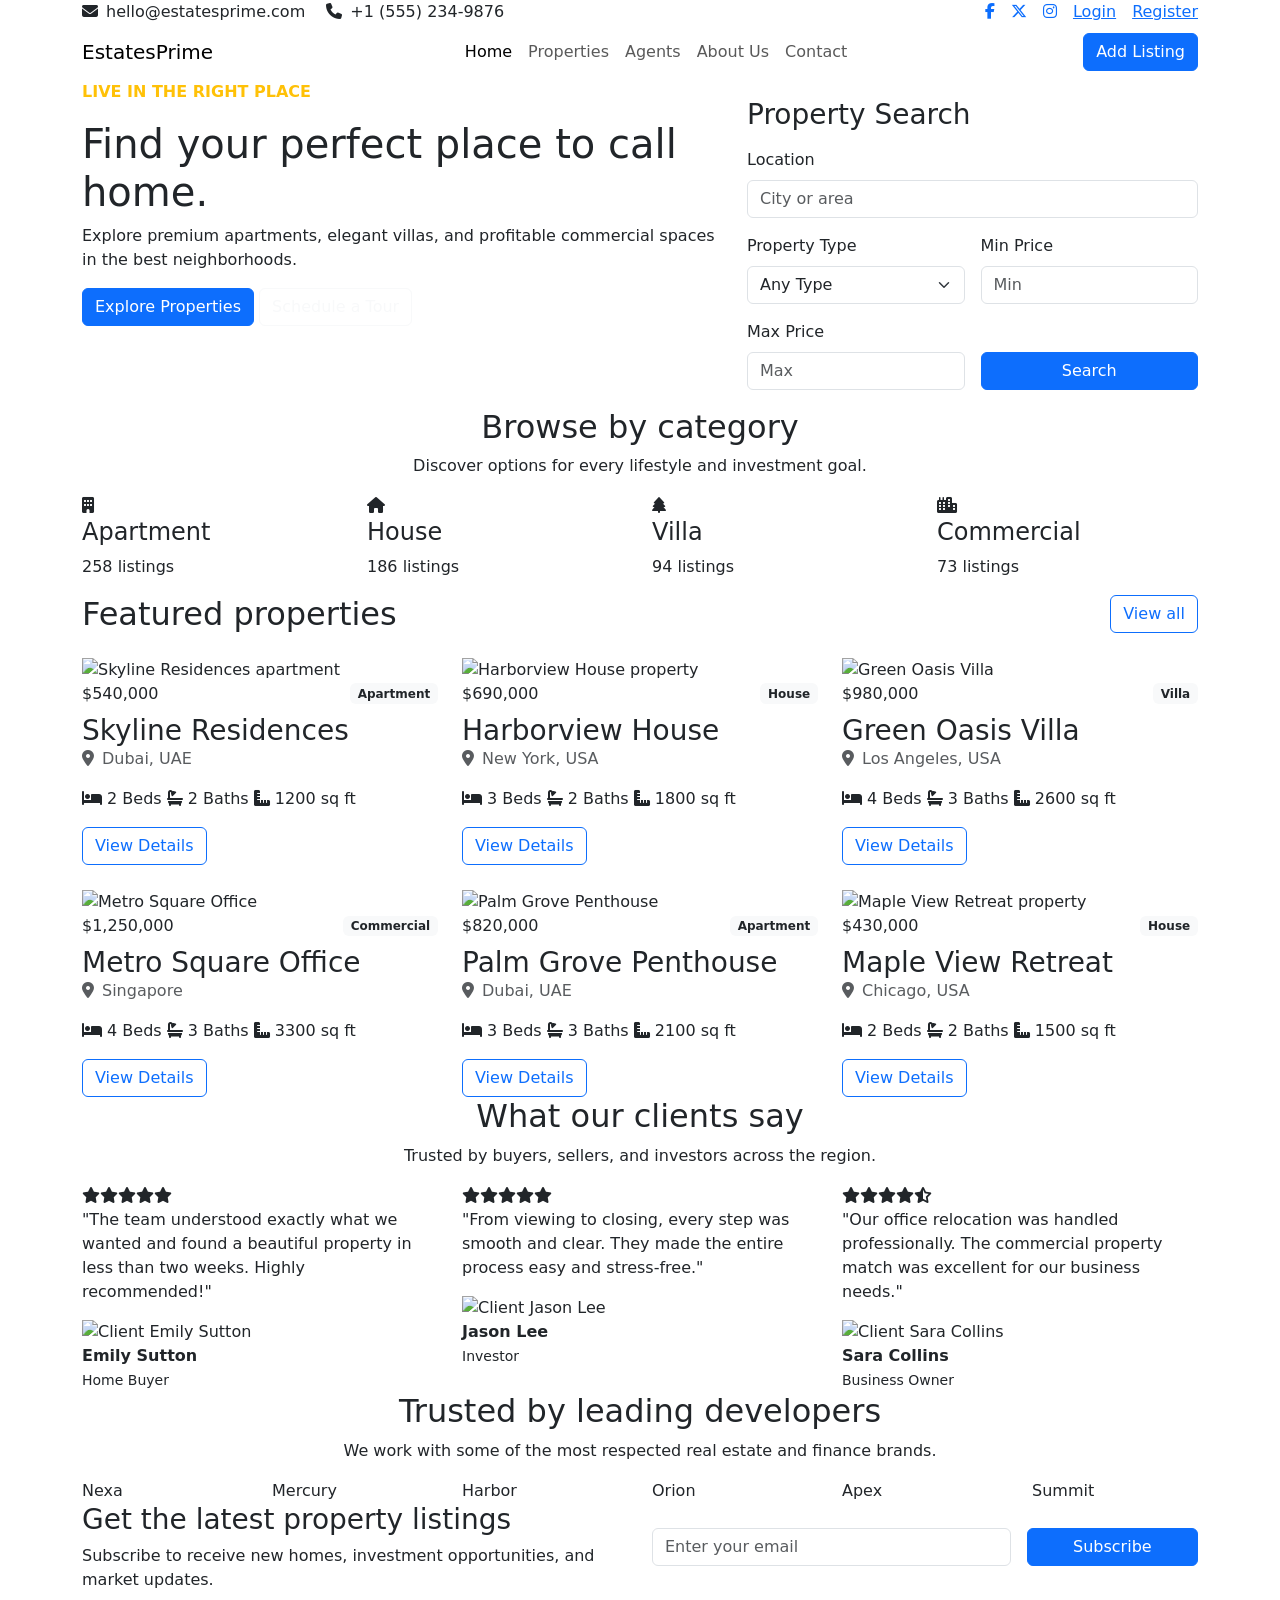
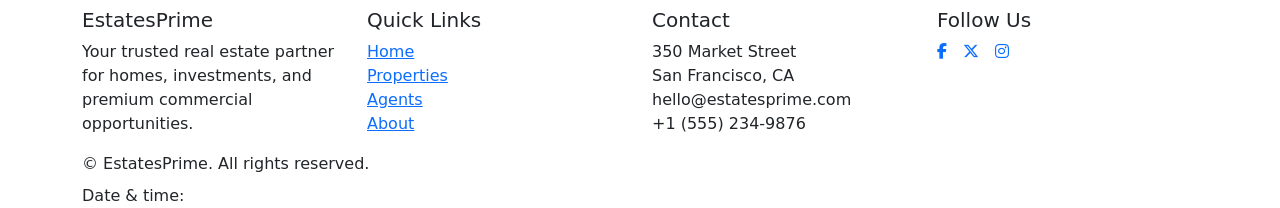
==== index.html @ 2daf1c22 "first commit" ====
<!DOCTYPE html>
<html lang="en">
<head>
    <meta charset="UTF-8">
    <meta name="viewport" content="width=device-width, initial-scale=1.0">
    <title>Estates Prime | Real Estate & Property Portal</title>
    <meta name="description" content="Modern real estate and property portal website for homes, apartments, villas, and commercial spaces.">
    <link rel="preconnect" href="https://fonts.googleapis.com">
    <link rel="preconnect" href="https://fonts.gstatic.com" crossorigin>
    <link href="https://fonts.googleapis.com/css2?family=Poppins:wght@400;500;600;700;800&display=swap" rel="stylesheet">
    <link href="https://cdn.jsdelivr.net/npm/bootstrap@5.3.3/dist/css/bootstrap.min.css" rel="stylesheet">
    <link rel="stylesheet" href="https://cdnjs.cloudflare.com/ajax/libs/font-awesome/6.5.2/css/all.min.css">
    <link rel="stylesheet" href="css/style.css">
</head>
<body>
    <div class="topbar">
        <div class="container">
            <div class="d-flex justify-content-between align-items-center flex-wrap gap-2">
                <div>
                    <span class="me-3"><i class="fa-solid fa-envelope me-2"></i>hello@estatesprime.com</span>
                    <span><i class="fa-solid fa-phone me-2"></i>+1 (555) 234-9876</span>
                </div>
                <div class="d-flex align-items-center gap-3 social-icons">
                    <a href="#" aria-label="Facebook"><i class="fa-brands fa-facebook-f"></i></a>
                    <a href="#" aria-label="X"><i class="fa-brands fa-x-twitter"></i></a>
                    <a href="#" aria-label="Instagram"><i class="fa-brands fa-instagram"></i></a>
                    <a href="#" aria-label="Login" onclick="alert('This is a demo feature.'); return false;">Login</a>
                    <a href="#" aria-label="Register" onclick="alert('This is a demo feature.'); return false;">Register</a>
                </div>
            </div>
        </div>
    </div>

    <nav class="navbar navbar-expand-lg sticky-top">
        <div class="container">
            <a class="navbar-brand" href="index.html">Estates<span>Prime</span></a>
            <button class="navbar-toggler" type="button" data-bs-toggle="collapse" data-bs-target="#mainNavbar" aria-controls="mainNavbar" aria-expanded="false" aria-label="Toggle navigation">
                <span class="navbar-toggler-icon"></span>
            </button>
            <div class="collapse navbar-collapse" id="mainNavbar">
                <ul class="navbar-nav mx-auto mb-2 mb-lg-0">
                    <li class="nav-item"><a class="nav-link active" href="index.html">Home</a></li>
                    <li class="nav-item"><a class="nav-link" href="properties.html">Properties</a></li>
                    <li class="nav-item"><a class="nav-link" href="agents.html">Agents</a></li>
                    <li class="nav-item"><a class="nav-link" href="about.html">About Us</a></li>
                    <li class="nav-item"><a class="nav-link" href="contact.html">Contact</a></li>
                </ul>
                <a href="#" class="btn btn-primary" onclick="alert('This is just a demo add listing form.'); return false;">Add Listing</a>
            </div>
        </div>
    </nav>

    <header class="hero-section">
        <div class="container hero-content">
            <div class="row align-items-center g-4">
                <div class="col-lg-7">
                    <p class="text-uppercase text-warning fw-semibold mb-3">Live in the right place</p>
                    <h1>Find your perfect place to call home.</h1>
                    <p>Explore premium apartments, elegant villas, and profitable commercial spaces in the best neighborhoods.</p>
                    <div class="hero-actions">
                        <a href="properties.html" class="btn btn-primary">Explore Properties</a>
                        <a href="contact.html" class="btn btn-outline-light">Schedule a Tour</a>
                    </div>
                    <div class="d-flex flex-wrap gap-4 text-white mt-4">
                        <div>
                            <h3 class="mb-0 text-white">1.5K+</h3>
                            <small>Happy clients</small>
                        </div>
                        <div>
                            <h3 class="mb-0 text-white">240</h3>
                            <small>Properties sold</small>
                        </div>
                        <div>
                            <h3 class="mb-0 text-white">18</h3>
                            <small>Years of trust</small>
                        </div>
                    </div>
                </div>
                <div class="col-lg-5">
                    <div class="search-panel">
                        <h3 class="mb-3">Property Search</h3>
                        <form id="homepageSearchForm">
                            <div class="mb-3">
                                <label for="searchLocation" class="form-label">Location</label>
                                <input type="text" id="searchLocation" class="form-control" placeholder="City or area">
                            </div>
                            <div class="row g-3">
                                <div class="col-md-6">
                                    <label for="searchType" class="form-label">Property Type</label>
                                    <select id="searchType" class="form-select">
                                        <option value="">Any Type</option>
                                        <option value="Apartment">Apartment</option>
                                        <option value="House">House</option>
                                        <option value="Villa">Villa</option>
                                        <option value="Commercial">Commercial</option>
                                    </select>
                                </div>
                                <div class="col-md-6">
                                    <label for="searchMinPrice" class="form-label">Min Price</label>
                                    <input type="number" id="searchMinPrice" class="form-control" placeholder="Min">
                                </div>
                            </div>
                            <div class="row g-3 mt-0">
                                <div class="col-md-6">
                                    <label for="searchMaxPrice" class="form-label">Max Price</label>
                                    <input type="number" id="searchMaxPrice" class="form-control" placeholder="Max">
                                </div>
                                <div class="col-md-6 d-flex align-items-end">
                                    <button type="submit" class="btn btn-primary w-100">Search</button>
                                </div>
                            </div>
                        </form>
                    </div>
                </div>
            </div>
        </div>
    </header>

    <main>
        <section class="page-section">
            <div class="container">
                <div class="text-center">
                    <h2 class="section-title">Browse by category</h2>
                    <p class="section-subtitle">Discover options for every lifestyle and investment goal.</p>
                </div>
                <div class="row g-4">
                    <div class="col-md-6 col-lg-3">
                        <div class="category-card h-100">
                            <div class="category-icon"><i class="fa-solid fa-building"></i></div>
                            <h4>Apartment</h4>
                            <p>258 listings</p>
                        </div>
                    </div>
                    <div class="col-md-6 col-lg-3">
                        <div class="category-card h-100">
                            <div class="category-icon"><i class="fa-solid fa-house"></i></div>
                            <h4>House</h4>
                            <p>186 listings</p>
                        </div>
                    </div>
                    <div class="col-md-6 col-lg-3">
                        <div class="category-card h-100">
                            <div class="category-icon"><i class="fa-solid fa-tree"></i></div>
                            <h4>Villa</h4>
                            <p>94 listings</p>
                        </div>
                    </div>
                    <div class="col-md-6 col-lg-3">
                        <div class="category-card h-100">
                            <div class="category-icon"><i class="fa-solid fa-city"></i></div>
                            <h4>Commercial</h4>
                            <p>73 listings</p>
                        </div>
                    </div>
                </div>
            </div>
        </section>

        <section class="featured-section bg-soft">
            <div class="container">
                <div class="d-flex justify-content-between align-items-end flex-wrap gap-3 mb-4">
                    <div>
                        <h2 class="section-title mb-0">Featured properties</h2>
                    </div>
                    <a href="properties.html" class="btn btn-outline-primary">View all</a>
                </div>

                <div class="row g-4">
                    <div class="col-md-6 col-lg-4">
                        <div class="property-card h-100">
                            <img src="https://images.unsplash.com/photo-1502672260266-1c1ef2d93688?auto=format&fit=crop&w=900&q=80" class="card-img-top" alt="Skyline Residences apartment">
                            <div class="card-body">
                                <div class="d-flex justify-content-between align-items-center mb-2">
                                    <span class="price-tag">$540,000</span>
                                    <span class="badge bg-light text-dark">Apartment</span>
                                </div>
                                <h3 class="card-title">Skyline Residences</h3>
                                <p class="text-muted mb-3"><i class="fa-solid fa-location-dot me-2 text-green"></i>Dubai, UAE</p>
                                <div class="property-meta">
                                    <span><i class="fa-solid fa-bed"></i> 2 Beds</span>
                                    <span><i class="fa-solid fa-bath"></i> 2 Baths</span>
                                    <span><i class="fa-solid fa-ruler-combined"></i> 1200 sq ft</span>
                                </div>
                                <div class="mt-3"><a class="btn btn-outline-primary" href="property-details.html?id=1">View Details</a></div>
                            </div>
                        </div>
                    </div>

                    <div class="col-md-6 col-lg-4">
                        <div class="property-card h-100">
                            <img src="https://images.unsplash.com/photo-1568605114967-8130f3a36994?auto=format&fit=crop&w=900&q=80" class="card-img-top" alt="Harborview House property">
                            <div class="card-body">
                                <div class="d-flex justify-content-between align-items-center mb-2">
                                    <span class="price-tag">$690,000</span>
                                    <span class="badge bg-light text-dark">House</span>
                                </div>
                                <h3 class="card-title">Harborview House</h3>
                                <p class="text-muted mb-3"><i class="fa-solid fa-location-dot me-2 text-green"></i>New York, USA</p>
                                <div class="property-meta">
                                    <span><i class="fa-solid fa-bed"></i> 3 Beds</span>
                                    <span><i class="fa-solid fa-bath"></i> 2 Baths</span>
                                    <span><i class="fa-solid fa-ruler-combined"></i> 1800 sq ft</span>
                                </div>
                                <div class="mt-3"><a class="btn btn-outline-primary" href="property-details.html?id=2">View Details</a></div>
                            </div>
                        </div>
                    </div>

                    <div class="col-md-6 col-lg-4">
                        <div class="property-card h-100">
                            <img src="https://images.unsplash.com/photo-1512917774080-9991f1c4c750?auto=format&fit=crop&w=900&q=80" class="card-img-top" alt="Green Oasis Villa">
                            <div class="card-body">
                                <div class="d-flex justify-content-between align-items-center mb-2">
                                    <span class="price-tag">$980,000</span>
                                    <span class="badge bg-light text-dark">Villa</span>
                                </div>
                                <h3 class="card-title">Green Oasis Villa</h3>
                                <p class="text-muted mb-3"><i class="fa-solid fa-location-dot me-2 text-green"></i>Los Angeles, USA</p>
                                <div class="property-meta">
                                    <span><i class="fa-solid fa-bed"></i> 4 Beds</span>
                                    <span><i class="fa-solid fa-bath"></i> 3 Baths</span>
                                    <span><i class="fa-solid fa-ruler-combined"></i> 2600 sq ft</span>
                                </div>
                                <div class="mt-3"><a class="btn btn-outline-primary" href="property-details.html?id=3">View Details</a></div>
                            </div>
                        </div>
                    </div>

                    <div class="col-md-6 col-lg-4">
                        <div class="property-card h-100">
                            <img src="https://images.unsplash.com/photo-1497366754035-f200968a6e72?auto=format&fit=crop&w=900&q=80" class="card-img-top" alt="Metro Square Office">
                            <div class="card-body">
                                <div class="d-flex justify-content-between align-items-center mb-2">
                                    <span class="price-tag">$1,250,000</span>
                                    <span class="badge bg-light text-dark">Commercial</span>
                                </div>
                                <h3 class="card-title">Metro Square Office</h3>
                                <p class="text-muted mb-3"><i class="fa-solid fa-location-dot me-2 text-green"></i>Singapore</p>
                                <div class="property-meta">
                                    <span><i class="fa-solid fa-bed"></i> 4 Beds</span>
                                    <span><i class="fa-solid fa-bath"></i> 3 Baths</span>
                                    <span><i class="fa-solid fa-ruler-combined"></i> 3300 sq ft</span>
                                </div>
                                <div class="mt-3"><a class="btn btn-outline-primary" href="property-details.html?id=4">View Details</a></div>
                            </div>
                        </div>
                    </div>

                    <div class="col-md-6 col-lg-4">
                        <div class="property-card h-100">
                            <img src="https://images.unsplash.com/photo-1505693416388-ac5ce068fe85?auto=format&fit=crop&w=900&q=80" class="card-img-top" alt="Palm Grove Penthouse">
                            <div class="card-body">
                                <div class="d-flex justify-content-between align-items-center mb-2">
                                    <span class="price-tag">$820,000</span>
                                    <span class="badge bg-light text-dark">Apartment</span>
                                </div>
                                <h3 class="card-title">Palm Grove Penthouse</h3>
                                <p class="text-muted mb-3"><i class="fa-solid fa-location-dot me-2 text-green"></i>Dubai, UAE</p>
                                <div class="property-meta">
                                    <span><i class="fa-solid fa-bed"></i> 3 Beds</span>
                                    <span><i class="fa-solid fa-bath"></i> 3 Baths</span>
                                    <span><i class="fa-solid fa-ruler-combined"></i> 2100 sq ft</span>
                                </div>
                                <div class="mt-3"><a class="btn btn-outline-primary" href="property-details.html?id=5">View Details</a></div>
                            </div>
                        </div>
                    </div>

                    <div class="col-md-6 col-lg-4">
                        <div class="property-card h-100">
                            <img src="https://images.unsplash.com/photo-1570129477492-45c003edd2be?auto=format&fit=crop&w=900&q=80" class="card-img-top" alt="Maple View Retreat property">
                            <div class="card-body">
                                <div class="d-flex justify-content-between align-items-center mb-2">
                                    <span class="price-tag">$430,000</span>
                                    <span class="badge bg-light text-dark">House</span>
                                </div>
                                <h3 class="card-title">Maple View Retreat</h3>
                                <p class="text-muted mb-3"><i class="fa-solid fa-location-dot me-2 text-green"></i>Chicago, USA</p>
                                <div class="property-meta">
                                    <span><i class="fa-solid fa-bed"></i> 2 Beds</span>
                                    <span><i class="fa-solid fa-bath"></i> 2 Baths</span>
                                    <span><i class="fa-solid fa-ruler-combined"></i> 1500 sq ft</span>
                                </div>
                                <div class="mt-3"><a class="btn btn-outline-primary" href="property-details.html?id=6">View Details</a></div>
                            </div>
                        </div>
                    </div>
                </div>
            </div>
        </section>

        <section class="page-section">
            <div class="container">
                <div class="text-center">
                    <h2 class="section-title">What our clients say</h2>
                    <p class="section-subtitle">Trusted by buyers, sellers, and investors across the region.</p>
                </div>
                <div class="row g-4">
                    <div class="col-md-4">
                        <div class="testimonial-card h-100">
                            <div class="stars"><i class="fa-solid fa-star"></i><i class="fa-solid fa-star"></i><i class="fa-solid fa-star"></i><i class="fa-solid fa-star"></i><i class="fa-solid fa-star"></i></div>
                            <p>"The team understood exactly what we wanted and found a beautiful property in less than two weeks. Highly recommended!"</p>
                            <div class="client-info">
                                <img src="https://images.unsplash.com/photo-1494790108377-be9c29b29330?auto=format&fit=crop&w=300&q=80" alt="Client Emily Sutton">
                                <div>
                                    <strong>Emily Sutton</strong><br>
                                    <small>Home Buyer</small>
                                </div>
                            </div>
                        </div>
                    </div>
                    <div class="col-md-4">
                        <div class="testimonial-card h-100">
                            <div class="stars"><i class="fa-solid fa-star"></i><i class="fa-solid fa-star"></i><i class="fa-solid fa-star"></i><i class="fa-solid fa-star"></i><i class="fa-solid fa-star"></i></div>
                            <p>"From viewing to closing, every step was smooth and clear. They made the entire process easy and stress-free."</p>
                            <div class="client-info">
                                <img src="https://images.unsplash.com/photo-1500648767791-00dcc994a43e?auto=format&fit=crop&w=300&q=80" alt="Client Jason Lee">
                                <div>
                                    <strong>Jason Lee</strong><br>
                                    <small>Investor</small>
                                </div>
                            </div>
                        </div>
                    </div>
                    <div class="col-md-4">
                        <div class="testimonial-card h-100">
                            <div class="stars"><i class="fa-solid fa-star"></i><i class="fa-solid fa-star"></i><i class="fa-solid fa-star"></i><i class="fa-solid fa-star"></i><i class="fa-solid fa-star-half-stroke"></i></div>
                            <p>"Our office relocation was handled professionally. The commercial property match was excellent for our business needs."</p>
                            <div class="client-info">
                                <img src="https://images.unsplash.com/photo-1438761681033-6461ffad8d80?auto=format&fit=crop&w=300&q=80" alt="Client Sara Collins">
                                <div>
                                    <strong>Sara Collins</strong><br>
                                    <small>Business Owner</small>
                                </div>
                            </div>
                        </div>
                    </div>
                </div>
            </div>
        </section>

        <section class="page-section bg-soft">
            <div class="container">
                <div class="text-center">
                    <h2 class="section-title">Trusted by leading developers</h2>
                    <p class="section-subtitle">We work with some of the most respected real estate and finance brands.</p>
                </div>
                <div class="row g-4 align-items-center">
                    <div class="col-6 col-md-4 col-lg-2"><div class="logo-box">Nexa</div></div>
                    <div class="col-6 col-md-4 col-lg-2"><div class="logo-box">Mercury</div></div>
                    <div class="col-6 col-md-4 col-lg-2"><div class="logo-box">Harbor</div></div>
                    <div class="col-6 col-md-4 col-lg-2"><div class="logo-box">Orion</div></div>
                    <div class="col-6 col-md-4 col-lg-2"><div class="logo-box">Apex</div></div>
                    <div class="col-6 col-md-4 col-lg-2"><div class="logo-box">Summit</div></div>
                </div>
            </div>
        </section>

        <section class="page-section">
            <div class="container">
                <div class="newsletter-box">
                    <div class="row align-items-center g-4">
                        <div class="col-lg-6">
                            <h3>Get the latest property listings</h3>
                            <p>Subscribe to receive new homes, investment opportunities, and market updates.</p>
                        </div>
                        <div class="col-lg-6">
                            <form id="newsletterForm" class="row g-3 align-items-center">
                                <div class="col-md-8">
                                    <input type="email" id="newsletterEmail" class="form-control" placeholder="Enter your email" aria-label="Email address">
                                </div>
                                <div class="col-md-4">
                                    <button type="submit" class="btn btn-primary w-100">Subscribe</button>
                                </div>
                                <div class="col-12">
                                    <div id="newsletterMessage" class="success-message" aria-live="polite"></div>
                                </div>
                            </form>
                        </div>
                    </div>
                </div>
            </div>
        </section>
    </main>

    <footer class="footer">
        <div class="container">
            <div class="row g-4">
                <div class="col-md-3">
                    <h5>EstatesPrime</h5>
                    <p>Your trusted real estate partner for homes, investments, and premium commercial opportunities.</p>
                </div>
                <div class="col-md-3">
                    <h5>Quick Links</h5>
                    <ul class="list-unstyled">
                        <li><a href="index.html">Home</a></li>
                        <li><a href="properties.html">Properties</a></li>
                        <li><a href="agents.html">Agents</a></li>
                        <li><a href="about.html">About</a></li>
                    </ul>
                </div>
                <div class="col-md-3">
                    <h5>Contact</h5>
                    <p>350 Market Street<br>San Francisco, CA<br>hello@estatesprime.com<br>+1 (555) 234-9876</p>
                </div>
                <div class="col-md-3">
                    <h5>Follow Us</h5>
                    <div class="d-flex gap-3">
                        <a href="#" aria-label="Facebook"><i class="fa-brands fa-facebook-f"></i></a>
                        <a href="#" aria-label="X"><i class="fa-brands fa-x-twitter"></i></a>
                        <a href="#" aria-label="Instagram"><i class="fa-brands fa-instagram"></i></a>
                    </div>
                </div>
            </div>
            <div class="footer-bottom">
                <span>© <span id="currentYear"></span> EstatesPrime. All rights reserved.</span>
                <span class="d-block mt-2">Date &amp; time: <time id="liveClock"></time></span>
            </div>
        </div>
    </footer>

    <script src="https://cdn.jsdelivr.net/npm/bootstrap@5.3.3/dist/js/bootstrap.bundle.min.js"></script>
    <script src="js/script.js"></script>
</body>
</html>
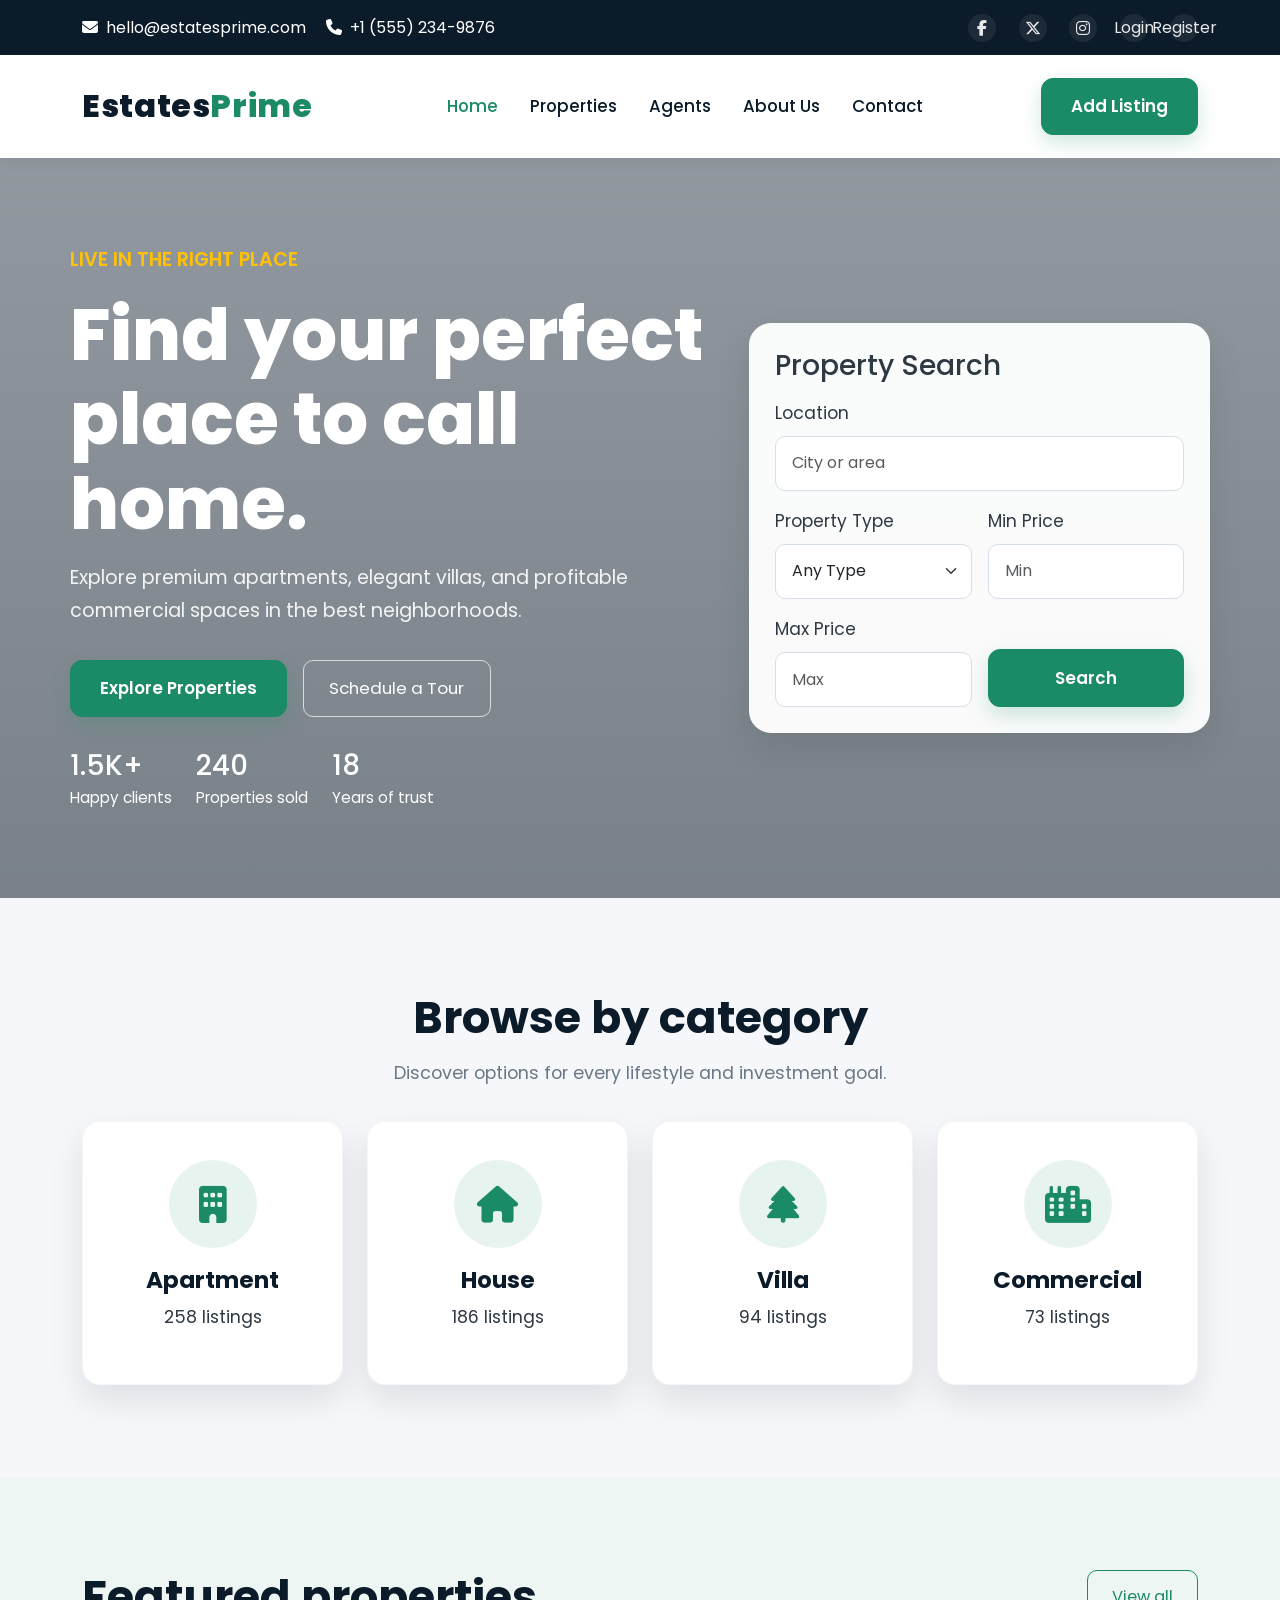
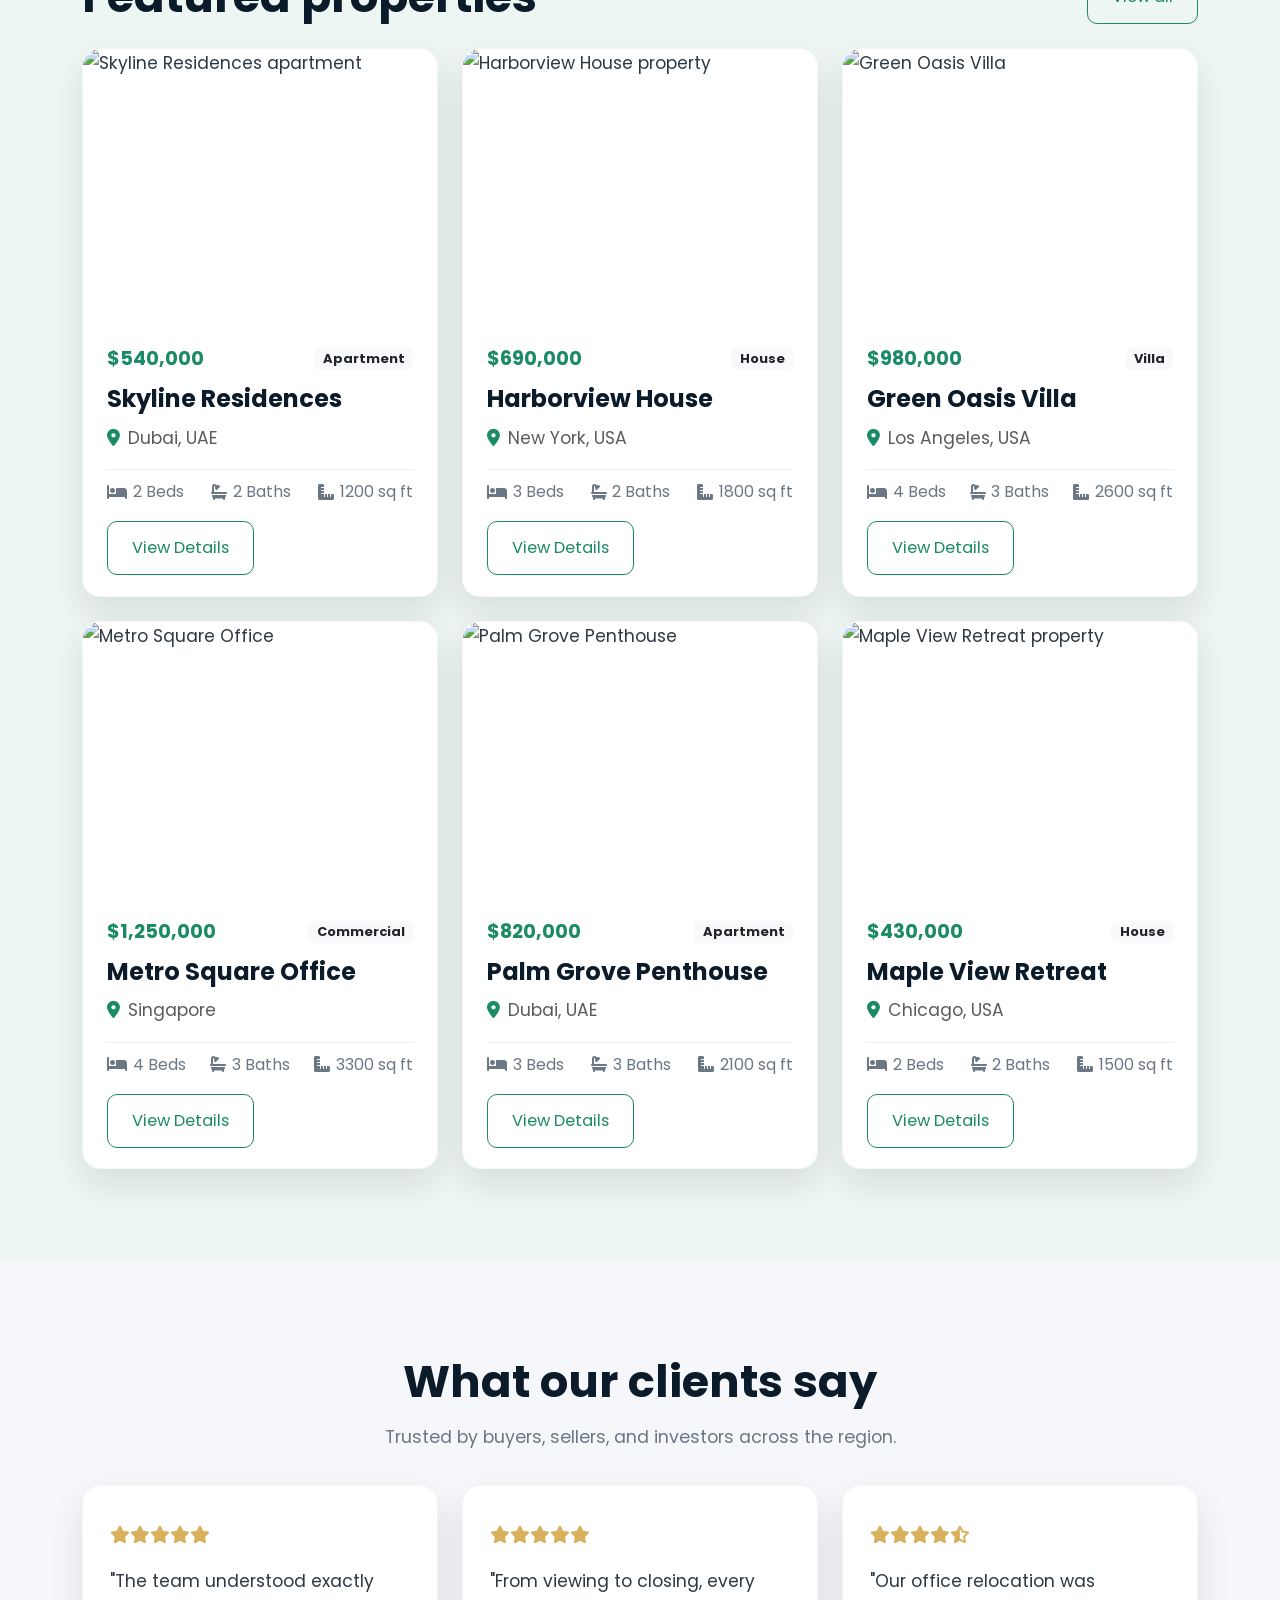
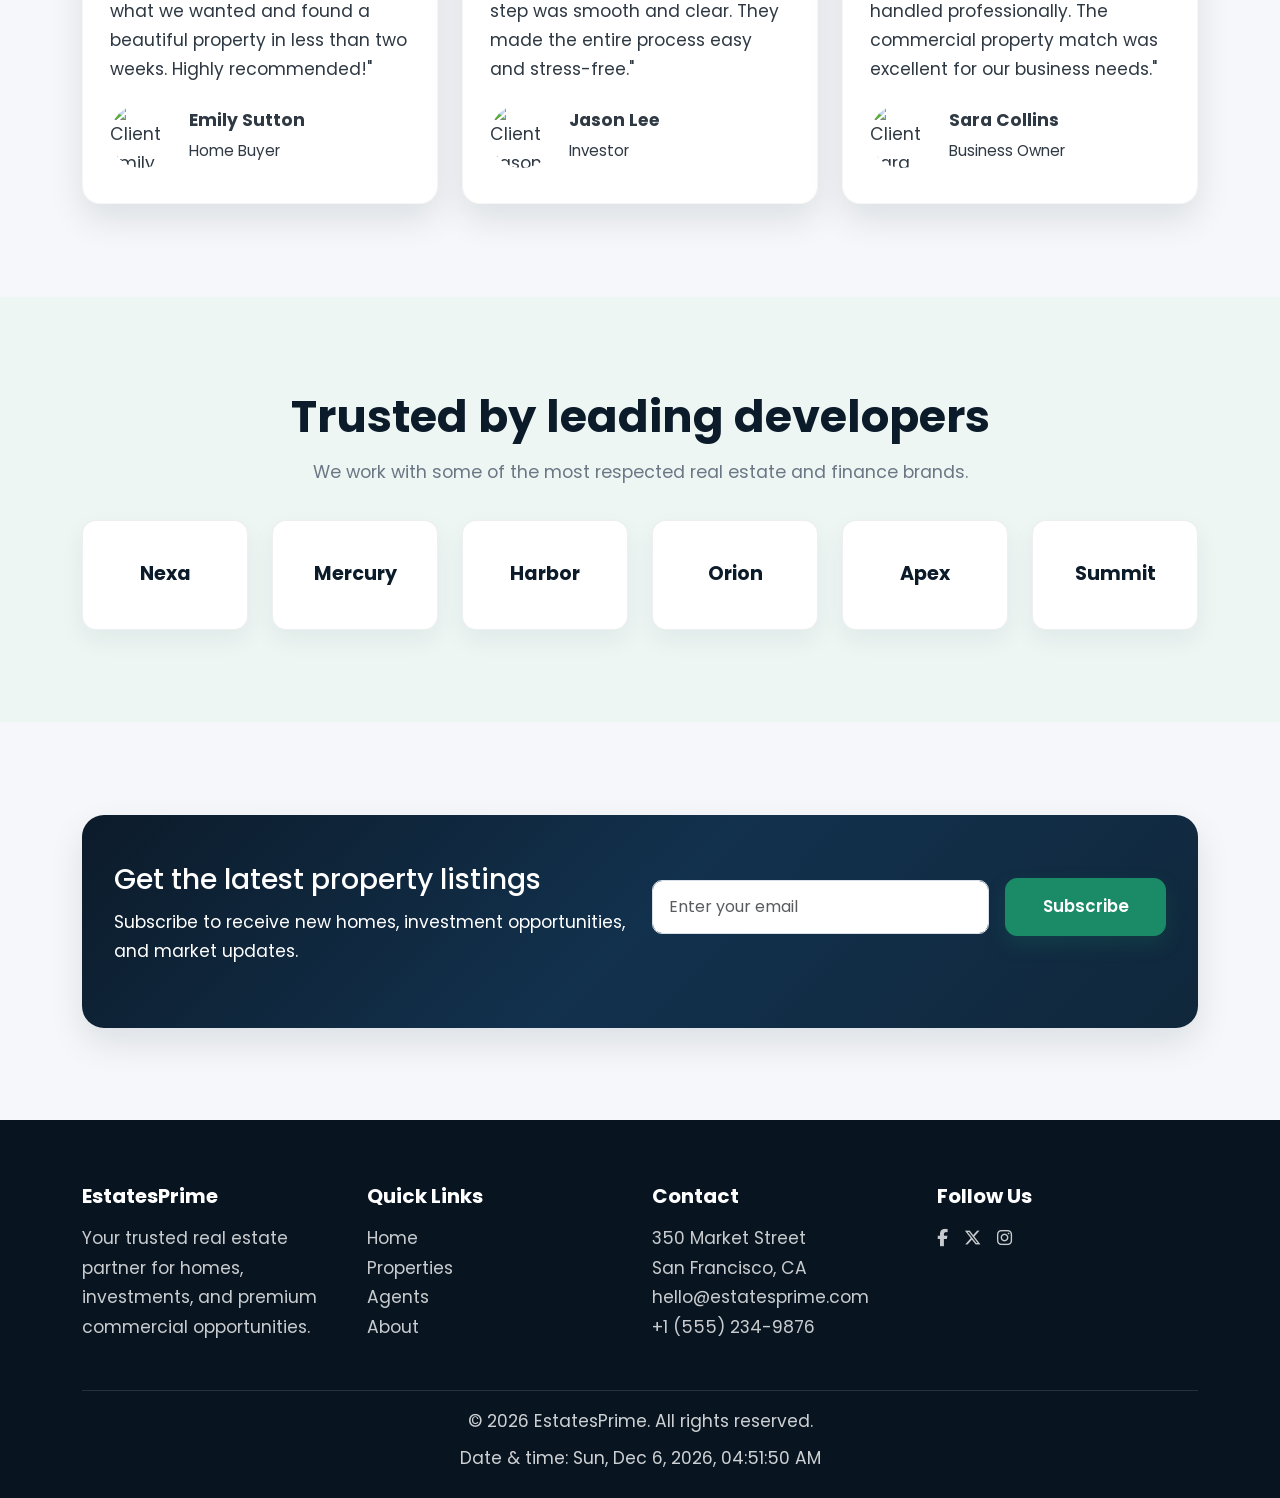
==== commit bc290a76: "add favicon" ====
--- a/index.html
+++ b/index.html
@@ -3,6 +3,7 @@
 <head>
     <meta charset="UTF-8">
     <meta name="viewport" content="width=device-width, initial-scale=1.0">
+    <link rel="icon" type="image/svg+xml" href="images/favicon.svg">
     <title>Estates Prime | Real Estate & Property Portal</title>
     <meta name="description" content="Modern real estate and property portal website for homes, apartments, villas, and commercial spaces.">
     <link rel="preconnect" href="https://fonts.googleapis.com">
--- a/css/style.css
+++ b/css/style.css
@@ -0,0 +1,913 @@
+:root {
+    --navy: #0c1b2a;
+    --navy-deep: #081521;
+    --white: #ffffff;
+    --light: #f5f7fa;
+    --gray: #dfe5ec;
+    --text: #2f3943;
+    --muted: #6b7785;
+    --green: #1b8a66;
+    --green-deep: #0e684d;
+    --gold: #d9b15c;
+    --shadow: 0 15px 35px rgba(7, 17, 34, 0.10);
+}
+
+* {
+    box-sizing: border-box;
+}
+
+html {
+    scroll-behavior: smooth;
+}
+
+body {
+    font-family: 'Poppins', sans-serif;
+    background-color: var(--light);
+    color: var(--text);
+    font-size: 1.08rem;
+    line-height: 1.7;
+    overflow-x: hidden;
+}
+
+img {
+    max-width: 100%;
+    height: auto;
+    display: block;
+}
+
+a {
+    text-decoration: none;
+    transition: all 0.3s ease;
+}
+
+a:hover {
+    text-decoration: none;
+}
+
+p {
+    margin-bottom: 0.8rem;
+}
+
+.section-title {
+    font-size: clamp(2.2rem, 3.5vw, 2.8rem);
+    font-weight: 700;
+    margin-bottom: 0.9rem;
+    color: var(--navy);
+}
+
+.section-subtitle {
+    color: var(--muted);
+    margin-bottom: 2rem;
+    font-size: 1.1rem;
+}
+
+.text-green {
+    color: var(--green);
+}
+
+.bg-soft {
+    background-color: #edf6f3;
+}
+
+.topbar {
+    background-color: var(--navy);
+    color: var(--white);
+    padding: 0.85rem 0;
+    font-size: 1rem;
+}
+
+.topbar a {
+    color: var(--white);
+    opacity: 0.9;
+}
+
+.topbar a:hover {
+    color: var(--gold);
+}
+
+.topbar .social-icons a {
+    display: inline-flex;
+    align-items: center;
+    justify-content: center;
+    width: 28px;
+    height: 28px;
+    border-radius: 50%;
+    background: rgba(255, 255, 255, 0.08);
+    margin-left: 0.4rem;
+}
+
+.navbar {
+    background-color: rgba(255, 255, 255, 0.98);
+    box-shadow: 0 3px 14px rgba(0, 0, 0, 0.06);
+    padding: 1.2rem 0;
+}
+
+.navbar-brand {
+    font-size: 2rem;
+    font-weight: 800;
+    color: var(--navy);
+    letter-spacing: 0.04rem;
+}
+
+.navbar-brand span {
+    color: var(--green);
+}
+
+.navbar-nav .nav-link {
+    color: var(--navy);
+    font-weight: 500;
+    padding: 0.75rem 1rem !important;
+    font-size: 1.05rem;
+}
+
+.navbar-nav .nav-link:hover,
+.navbar-nav .nav-link.active {
+    color: var(--green);
+}
+
+.btn-primary {
+    background-color: var(--green);
+    border-color: var(--green);
+    color: var(--white);
+    padding: 0.95rem 1.8rem;
+    border-radius: 12px;
+    font-weight: 600;
+    font-size: 1.05rem;
+    box-shadow: 0 8px 20px rgba(27, 138, 102, 0.2);
+}
+
+.btn-primary:hover,
+.btn-primary:focus {
+    background-color: var(--green-deep);
+    border-color: var(--green-deep);
+    color: var(--white);
+}
+
+.btn-outline-light {
+    border-radius: 10px;
+    border: 1px solid rgba(255, 255, 255, 0.7);
+    color: var(--white);
+    padding: 0.95rem 1.6rem;
+    font-size: 1.05rem;
+}
+
+.btn-outline-light:hover {
+    background-color: var(--white);
+    color: var(--navy);
+}
+
+.btn-outline-primary {
+    border: 1px solid var(--green);
+    color: var(--green);
+    border-radius: 10px;
+    padding: 0.85rem 1.5rem;
+    font-size: 1.02rem;
+}
+
+.btn-outline-primary:hover {
+    background-color: var(--green);
+    color: var(--white);
+}
+
+.hero-section {
+    background: linear-gradient(rgba(8, 21, 33, 0.42), rgba(8, 21, 33, 0.52)), url('https://images.unsplash.com/photo-1494526585095-c41746248156?auto=format&fit=crop&w=1600&q=80') center/cover no-repeat;
+    min-height: 740px;
+    display: flex;
+    align-items: center;
+    color: var(--white);
+    position: relative;
+}
+
+.hero-content {
+    padding: 5rem 0;
+}
+
+.hero-content h1 {
+    font-size: clamp(2.8rem, 5.6vw, 4.7rem);
+    line-height: 1.18;
+    font-weight: 800;
+    margin-bottom: 1rem;
+    max-width: 740px;
+}
+
+.hero-content p {
+    font-size: 1.2rem;
+    color: rgba(255,255,255,0.9);
+    max-width: 700px;
+    margin-bottom: 2rem;
+}
+
+.hero-actions {
+    display: flex;
+    gap: 1rem;
+    margin-bottom: 2rem;
+    flex-wrap: wrap;
+}
+
+.search-panel {
+    background: rgba(255, 255, 255, 0.96);
+    color: var(--text);
+    border-radius: 22px;
+    padding: 1.6rem;
+    box-shadow: var(--shadow);
+}
+
+.search-panel .form-control,
+.search-panel .form-select,
+.form-control,
+.form-select {
+    border: 1px solid #d7dfe8;
+    border-radius: 10px;
+    padding: 0.9rem 1rem;
+    min-height: 54px;
+    font-size: 1rem;
+    background-color: #fff;
+}
+
+.search-panel .form-control:focus,
+.search-panel .form-select:focus,
+.form-control:focus,
+.form-select:focus {
+    border-color: rgba(27, 138, 102, 0.5);
+    box-shadow: 0 0 0 0.2rem rgba(27, 138, 102, 0.12);
+}
+
+.category-card,
+.property-card,
+.testimonial-card,
+.team-card,
+.agent-card,
+.contact-card,
+.info-card,
+.highlight-card,
+.stat-card {
+    background: var(--white);
+    border-radius: 18px;
+    box-shadow: var(--shadow);
+    border: 1px solid rgba(12, 27, 42, 0.04);
+}
+
+.category-card {
+    text-align: center;
+    padding: 2.4rem 1.2rem;
+    transition: transform 0.3s ease;
+}
+
+.category-card:hover,
+.property-card:hover,
+.agent-card:hover,
+.team-card:hover {
+    transform: translateY(-6px);
+}
+
+.agent-card {
+    display: flex;
+    flex-direction: column;
+    gap: 0.45rem;
+    transition: transform 0.35s ease, box-shadow 0.35s ease;
+}
+
+.team-card {
+    transition: transform 0.35s ease, box-shadow 0.35s ease;
+}
+
+.agent-grid {
+    display: grid;
+    grid-template-columns: repeat(3, minmax(0, 1fr));
+    gap: 2rem;
+    margin: 0;
+}
+
+.agent-grid > .agent-card {
+    width: auto;
+}
+
+@media (max-width: 991.98px) {
+    .agent-grid {
+        grid-template-columns: repeat(2, minmax(0, 1fr));
+    }
+}
+
+@media (max-width: 575.98px) {
+    .agent-grid {
+        grid-template-columns: 1fr;
+    }
+}
+
+.agent-card:hover {
+    box-shadow: 0 20px 42px rgba(7, 17, 34, 0.16);
+}
+
+.team-card:hover {
+    box-shadow: 0 20px 42px rgba(7, 17, 34, 0.16);
+}
+
+.agent-card p {
+    margin-bottom: 0;
+}
+
+.category-icon {
+    width: 88px;
+    height: 88px;
+    border-radius: 50%;
+    background: rgba(27, 138, 102, 0.10);
+    color: var(--green);
+    display: flex;
+    align-items: center;
+    justify-content: center;
+    margin: 0 auto 1.2rem;
+    font-size: 2.3rem;
+}
+
+.category-card h4 {
+    color: var(--navy);
+    font-size: 1.45rem;
+    font-weight: 700;
+}
+
+.property-card {
+    overflow: hidden;
+    transition: all 0.3s ease;
+}
+
+.property-card .card-img-top {
+    height: 270px;
+    object-fit: cover;
+}
+
+.property-card .card-body {
+    padding: 1.5rem 1.5rem 1.3rem;
+}
+
+.price-tag {
+    font-size: 1.2rem;
+    font-weight: 700;
+    color: var(--green);
+}
+
+.card-title {
+    color: var(--navy);
+    font-weight: 700;
+    font-size: 1.5rem;
+    margin: 0.6rem 0;
+}
+
+.property-meta {
+    display: flex;
+    justify-content: space-between;
+    gap: 0.5rem;
+    color: var(--muted);
+    font-size: 1rem;
+    padding-top: 0.5rem;
+    border-top: 1px solid #edf0f2;
+}
+
+.property-meta span {
+    display: flex;
+    align-items: center;
+    gap: 0.35rem;
+}
+
+.featured-section,
+.page-section,
+.agents-section,
+.about-section,
+.contact-section {
+    padding: 5.8rem 0;
+}
+
+.testimonial-card {
+    padding: 2.2rem 1.7rem;
+}
+
+.testimonial-card .stars {
+    color: var(--gold);
+    margin-bottom: 1rem;
+    font-size: 1.1rem;
+}
+
+.client-info {
+    display: flex;
+    align-items: center;
+    gap: 0.9rem;
+    margin-top: 1.2rem;
+}
+
+.client-info img {
+    width: 64px;
+    height: 64px;
+    border-radius: 50%;
+    object-fit: cover;
+}
+
+.logo-box {
+    background: var(--white);
+    border: 1px solid rgba(12, 27, 42, 0.07);
+    border-radius: 14px;
+    min-height: 110px;
+    display: flex;
+    align-items: center;
+    justify-content: center;
+    color: var(--navy);
+    font-size: 1.2rem;
+    font-weight: 700;
+    box-shadow: 0 10px 25px rgba(10, 33, 55, 0.06);
+}
+
+.newsletter-box {
+    background: linear-gradient(135deg, var(--navy), #12314d 50%, #10273b);
+    color: var(--white);
+    border-radius: 22px;
+    padding: 3rem 2rem;
+    box-shadow: var(--shadow);
+}
+
+.newsletter-box h3 {
+    color: var(--white);
+    margin-bottom: 0.7rem;
+}
+
+.newsletter-box .form-control {
+    min-height: 52px;
+    border-radius: 10px;
+}
+
+.success-message,
+.form-message {
+    margin-top: 0.8rem;
+    font-size: 0.95rem;
+    color: #1d9a69;
+    font-weight: 600;
+}
+
+.page-banner {
+    background: linear-gradient(rgba(6, 18, 30, 0.7), rgba(6, 18, 30, 0.7)), url('https://images.unsplash.com/photo-1560518883-ce09059eeffa?auto=format&fit=crop&w=1600&q=80') center/cover no-repeat;
+    color: var(--white);
+    padding: 6rem 0 5rem;
+}
+
+.page-banner h1 {
+    font-size: clamp(2.6rem, 5vw, 3.5rem);
+    font-weight: 700;
+    margin-bottom: 0.5rem;
+}
+
+.breadcrumb {
+    background: transparent;
+    padding: 0;
+    margin: 0;
+    font-size: 1.05rem;
+}
+
+.breadcrumb a {
+    color: rgba(255,255,255,0.8);
+}
+
+.breadcrumb-item.active {
+    color: var(--white);
+}
+
+.sidebar-box {
+    background: var(--white);
+    border-radius: 18px;
+    padding: 1.7rem;
+    box-shadow: var(--shadow);
+}
+
+.filter-form .form-label {
+    font-weight: 600;
+    color: var(--navy);
+    margin-bottom: 0.5rem;
+}
+
+.filter-form .btn {
+    width: 100%;
+    margin-top: 0.6rem;
+}
+
+.results-bar {
+    display: flex;
+    align-items: center;
+    justify-content: space-between;
+    flex-wrap: wrap;
+    gap: 1rem;
+    margin-bottom: 1.5rem;
+}
+
+.no-results {
+    text-align: center;
+    padding: 2rem;
+    background: var(--white);
+    border-radius: 16px;
+    box-shadow: var(--shadow);
+    color: var(--muted);
+    display: none;
+}
+
+.pagination {
+    margin-top: 2rem;
+    justify-content: center;
+}
+
+.page-item .page-link {
+    color: var(--navy);
+    border-radius: 8px;
+    margin: 0 0.25rem;
+}
+
+.page-item.active .page-link {
+    background-color: var(--green);
+    border-color: var(--green);
+}
+
+.gallery-main {
+    width: 100%;
+    height: 560px;
+    object-fit: cover;
+    border-radius: 18px;
+    box-shadow: var(--shadow);
+}
+
+.thumbnail-row {
+    display: flex;
+    gap: 0.8rem;
+    margin-top: 1rem;
+    flex-wrap: wrap;
+}
+
+.thumbnail {
+    width: 108px;
+    height: 80px;
+    object-fit: cover;
+    border-radius: 12px;
+    cursor: pointer;
+    border: 2px solid transparent;
+    transition: 0.2s ease;
+}
+
+.thumbnail.active {
+    border-color: var(--green);
+}
+
+.property-summary {
+    background: var(--white);
+    border-radius: 18px;
+    padding: 2.1rem;
+    box-shadow: var(--shadow);
+}
+
+.detail-price {
+    font-size: 2.3rem;
+    color: var(--green);
+    font-weight: 800;
+}
+
+.detail-meta {
+    display: grid;
+    grid-template-columns: repeat(2, minmax(120px, 1fr));
+    gap: 1rem;
+    margin-top: 1.2rem;
+}
+
+.detail-meta div {
+    background: #f5f8fa;
+    border-radius: 12px;
+    padding: 0.9rem;
+}
+
+.amenities-list {
+    list-style: none;
+    padding: 0;
+    margin: 1rem 0 0;
+}
+
+.amenities-list li {
+    display: flex;
+    align-items: center;
+    gap: 0.7rem;
+    margin-bottom: 0.75rem;
+    color: var(--navy);
+}
+
+.floor-plan {
+    width: 100%;
+    border-radius: 18px;
+    box-shadow: var(--shadow);
+}
+
+.agent-card,
+.team-card {
+    padding: 1.5rem;
+}
+
+.agent-card img,
+.team-card img {
+    width: 100%;
+    height: 270px;
+    object-fit: cover;
+    border-radius: 14px;
+    margin-bottom: 1rem;
+}
+
+.agent-card .btn,
+.team-card .btn {
+    width: 100%;
+    margin-top: 0.5rem;
+}
+
+.booking-form,
+.contact-form {
+    background: var(--white);
+    border-radius: 18px;
+    padding: 2rem;
+    box-shadow: var(--shadow);
+}
+
+.form-section {
+    margin-bottom: 1.2rem;
+}
+
+.form-control,
+.form-select {
+    width: 100%;
+}
+
+.required-note {
+    font-size: 0.9rem;
+    color: var(--muted);
+    margin-top: 0.7rem;
+}
+
+.contact-card,
+.info-card,
+.highlight-card,
+.stat-card {
+    padding: 1.8rem;
+    height: 100%;
+}
+
+.contact-card i,
+.info-card i,
+.highlight-card i {
+    color: var(--green);
+    font-size: 1.8rem;
+    margin-bottom: 1rem;
+}
+
+.map-frame {
+    width: 100%;
+    min-height: 480px;
+    border: 0;
+    border-radius: 18px;
+    box-shadow: var(--shadow);
+}
+
+.hero-image {
+    border-radius: 22px;
+    box-shadow: var(--shadow);
+    width: 100%;
+}
+
+.stat-number {
+    font-size: 2.7rem;
+    color: var(--green);
+    font-weight: 800;
+}
+
+.mission-vision {
+    background: rgba(27, 138, 102, 0.04);
+    border-radius: 18px;
+    padding: 2rem;
+}
+
+.footer {
+    background: var(--navy-deep);
+    color: rgba(255,255,255,0.8);
+    padding-top: 4rem;
+    padding-bottom: 1.5rem;
+}
+
+.footer h5 {
+    color: var(--white);
+    margin-bottom: 1rem;
+    font-weight: 700;
+}
+
+.footer a,
+.footer p {
+    color: rgba(255,255,255,0.78);
+}
+
+.footer a:hover {
+    color: var(--gold);
+}
+
+.footer-bottom {
+    border-top: 1px solid rgba(255,255,255,0.12);
+    padding-top: 1rem;
+    margin-top: 2rem;
+    text-align: center;
+}
+
+@media (max-width: 991.98px) {
+    .hero-section {
+        min-height: 620px;
+    }
+
+    .search-panel {
+        margin-top: 1.5rem;
+    }
+
+    .property-card .card-img-top {
+        height: 250px;
+    }
+}
+
+@media (max-width: 767.98px) {
+    body {
+        font-size: 1rem;
+    }
+
+    .topbar {
+        display: none;
+    }
+
+    .navbar-brand {
+        font-size: 1.65rem;
+    }
+
+    .section-title {
+        font-size: 2rem;
+    }
+
+    .hero-content {
+        padding: 3.5rem 0;
+    }
+
+    .hero-content h1 {
+        font-size: clamp(2.4rem, 10vw, 3.3rem);
+    }
+
+    .hero-content p {
+        font-size: 1.05rem;
+    }
+
+    .featured-section,
+    .page-section,
+    .agents-section,
+    .about-section,
+    .contact-section {
+        padding: 4rem 0;
+    }
+
+    .results-bar {
+        flex-direction: column;
+        align-items: flex-start;
+    }
+
+    .detail-meta {
+        grid-template-columns: 1fr;
+    }
+
+    .gallery-main {
+        height: 380px;
+    }
+
+    .agent-card img,
+    .team-card img {
+        height: 250px;
+    }
+}
+
+@media (max-width: 575.98px) {
+    .navbar-brand {
+        font-size: clamp(1.3rem, 6vw, 1.65rem);
+        letter-spacing: 0.02rem;
+        margin-right: 0.5rem;
+    }
+
+    .navbar-toggler {
+        min-width: 44px;
+        min-height: 44px;
+        padding: 0.4rem 0.55rem;
+    }
+
+    .section-title {
+        font-size: clamp(1.7rem, 7vw, 2rem);
+    }
+
+    .page-banner {
+        padding: clamp(3rem, 10vw, 4.5rem) 0;
+    }
+
+    .page-banner h1 {
+        font-size: clamp(2rem, 8vw, 3rem);
+        overflow-wrap: anywhere;
+    }
+
+    .hero-content h1 {
+        font-size: clamp(2rem, 8.5vw, 3.1rem);
+    }
+
+    .hero-actions .btn {
+        flex: 1 1 100%;
+        text-align: center;
+    }
+
+    .search-panel,
+    .property-summary,
+    .booking-form,
+    .contact-form,
+    .sidebar-box,
+    .newsletter-box {
+        padding: clamp(1rem, 4vw, 1.4rem);
+    }
+
+    .property-card .card-img-top {
+        height: clamp(12rem, 65vw, 16rem);
+    }
+
+    .property-meta {
+        justify-content: flex-start;
+        flex-wrap: wrap;
+        gap: 0.5rem 1rem;
+    }
+
+    .property-meta span {
+        flex: 0 1 auto;
+    }
+
+    .detail-meta {
+        grid-template-columns: repeat(2, minmax(0, 1fr));
+        gap: 0.65rem;
+    }
+
+    .detail-meta div {
+        padding: 0.75rem;
+        overflow-wrap: anywhere;
+    }
+
+    .detail-price {
+        font-size: clamp(1.7rem, 7vw, 2.3rem);
+        overflow-wrap: anywhere;
+    }
+
+    .gallery-main {
+        height: clamp(15rem, 72vw, 23.75rem);
+    }
+
+    .thumbnail-row {
+        gap: 0.55rem;
+    }
+
+    .thumbnail {
+        width: clamp(4.5rem, 22vw, 6.75rem);
+        height: clamp(3.5rem, 16vw, 5rem);
+    }
+
+    .map-frame {
+        min-height: clamp(18rem, 65vw, 30rem);
+    }
+
+    .pagination {
+        flex-wrap: wrap;
+        gap: 0.25rem;
+    }
+}
+
+@media (max-width: 359.98px) {
+    .navbar-brand {
+        font-size: 1.25rem;
+    }
+
+    .detail-meta {
+        grid-template-columns: 1fr;
+    }
+
+    .property-card .card-body {
+        padding: 1.1rem;
+    }
+
+    .property-card .card-body > .d-flex {
+        align-items: flex-start !important;
+        flex-direction: column;
+    }
+
+    .property-card .card-title {
+        font-size: 1.3rem;
+    }
+}
+
+@media (max-width: 767.98px) and (orientation: landscape) and (max-height: 500px) {
+    .hero-section {
+        min-height: auto;
+    }
+
+    .hero-content {
+        padding: 2rem 0;
+    }
+
+    .hero-content h1 {
+        font-size: clamp(2rem, 6vw, 2.8rem);
+    }
+}
